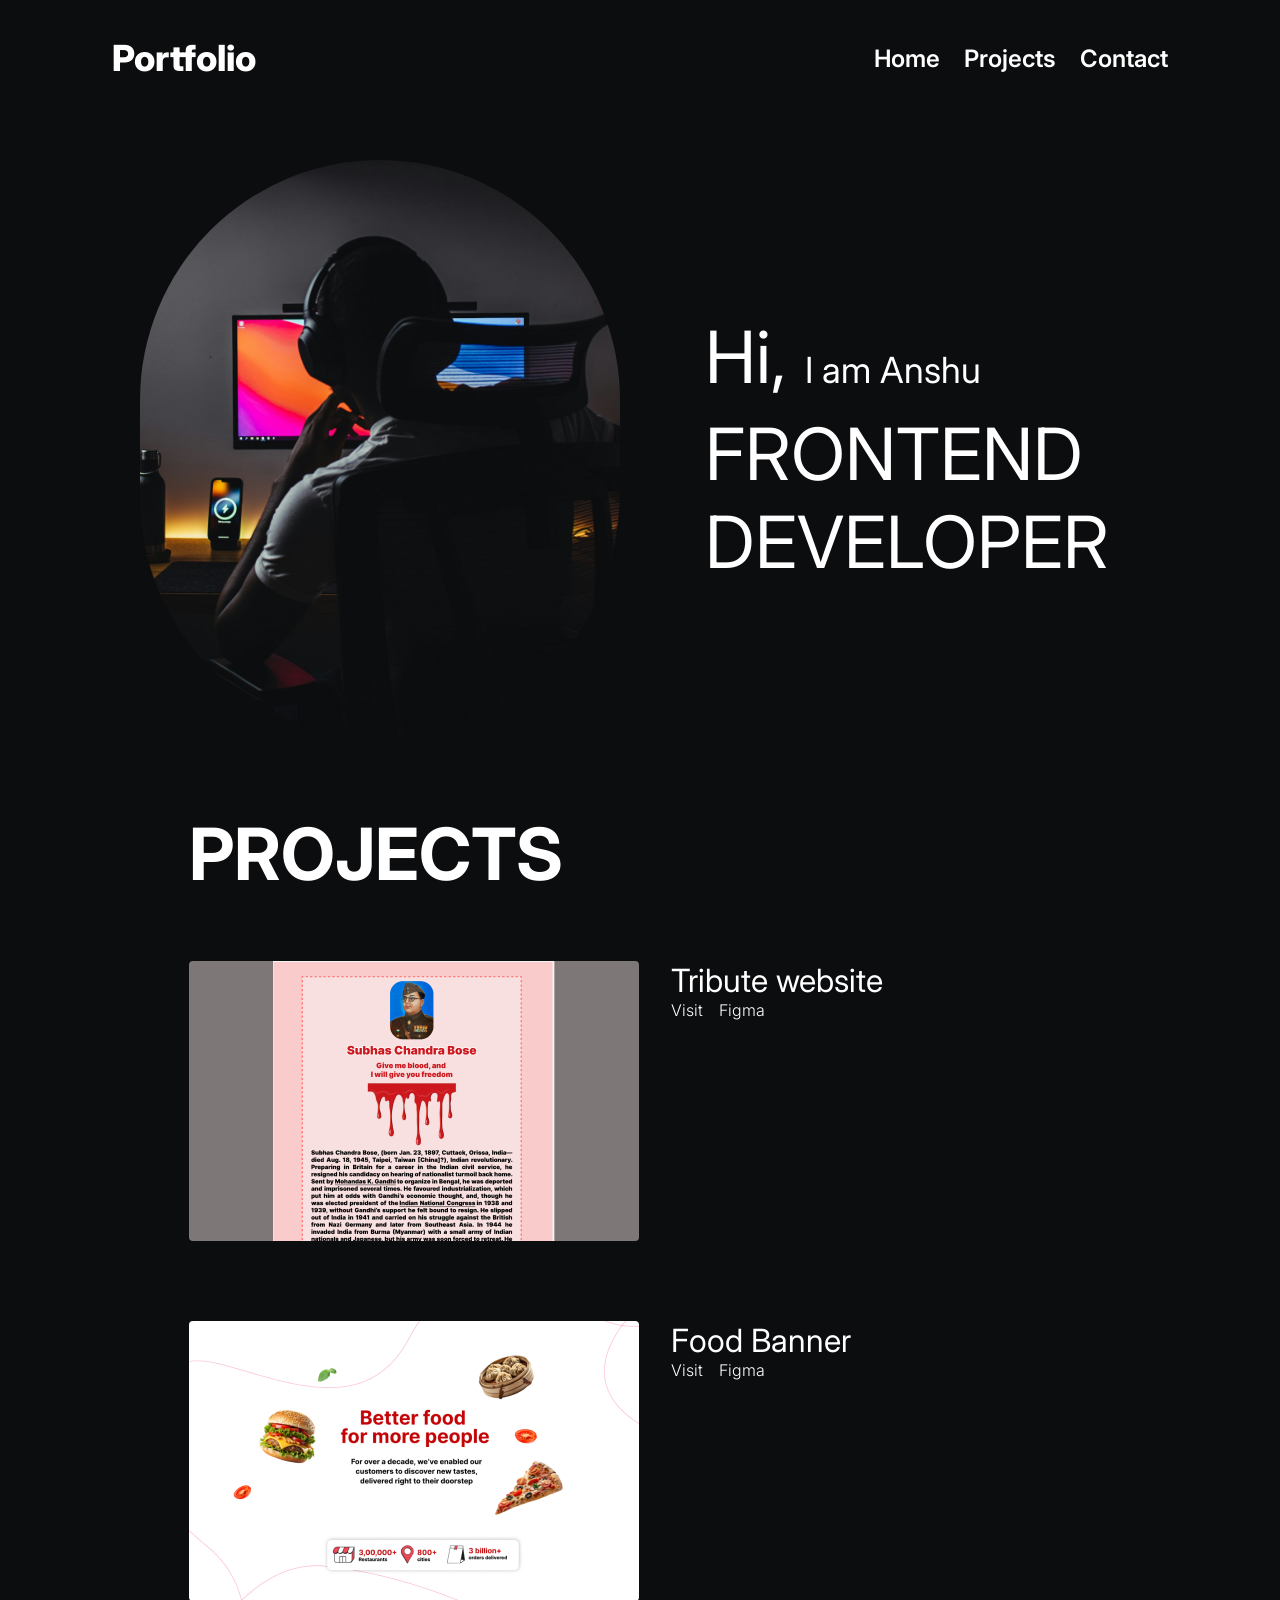
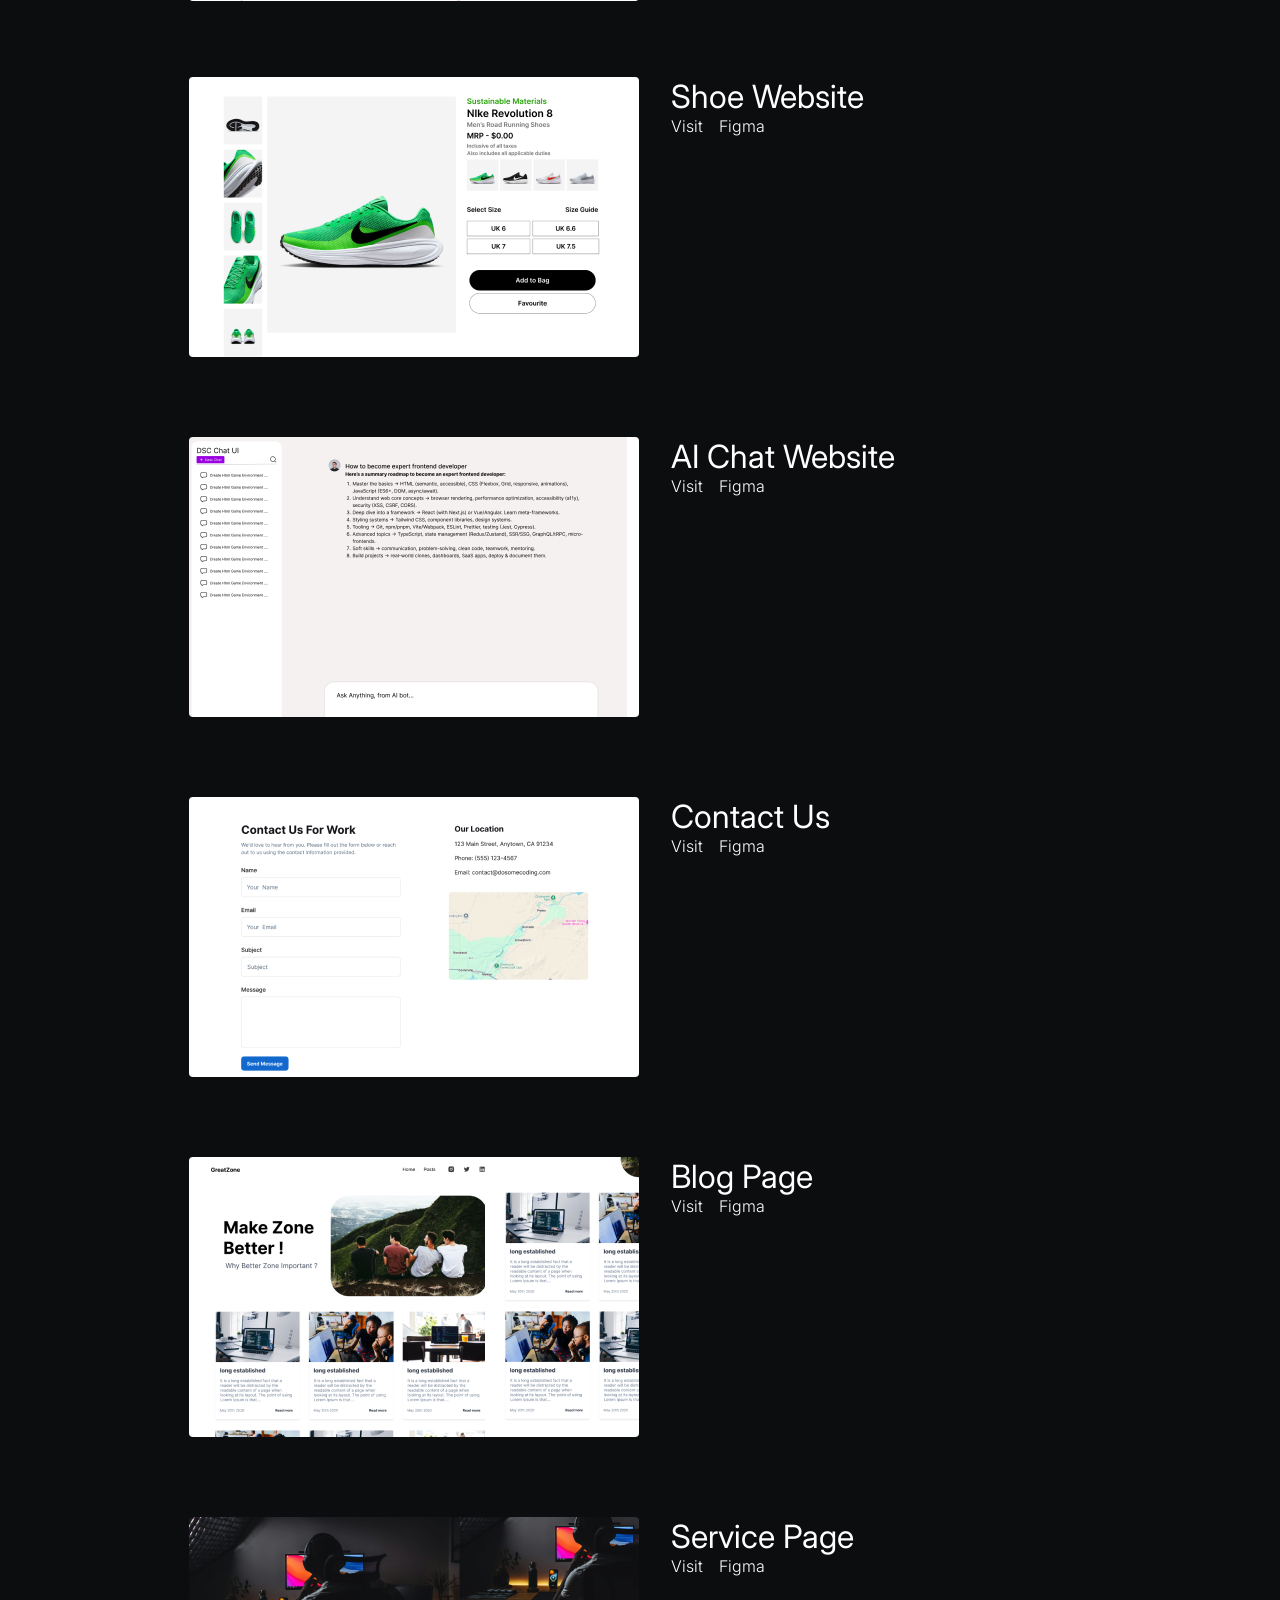
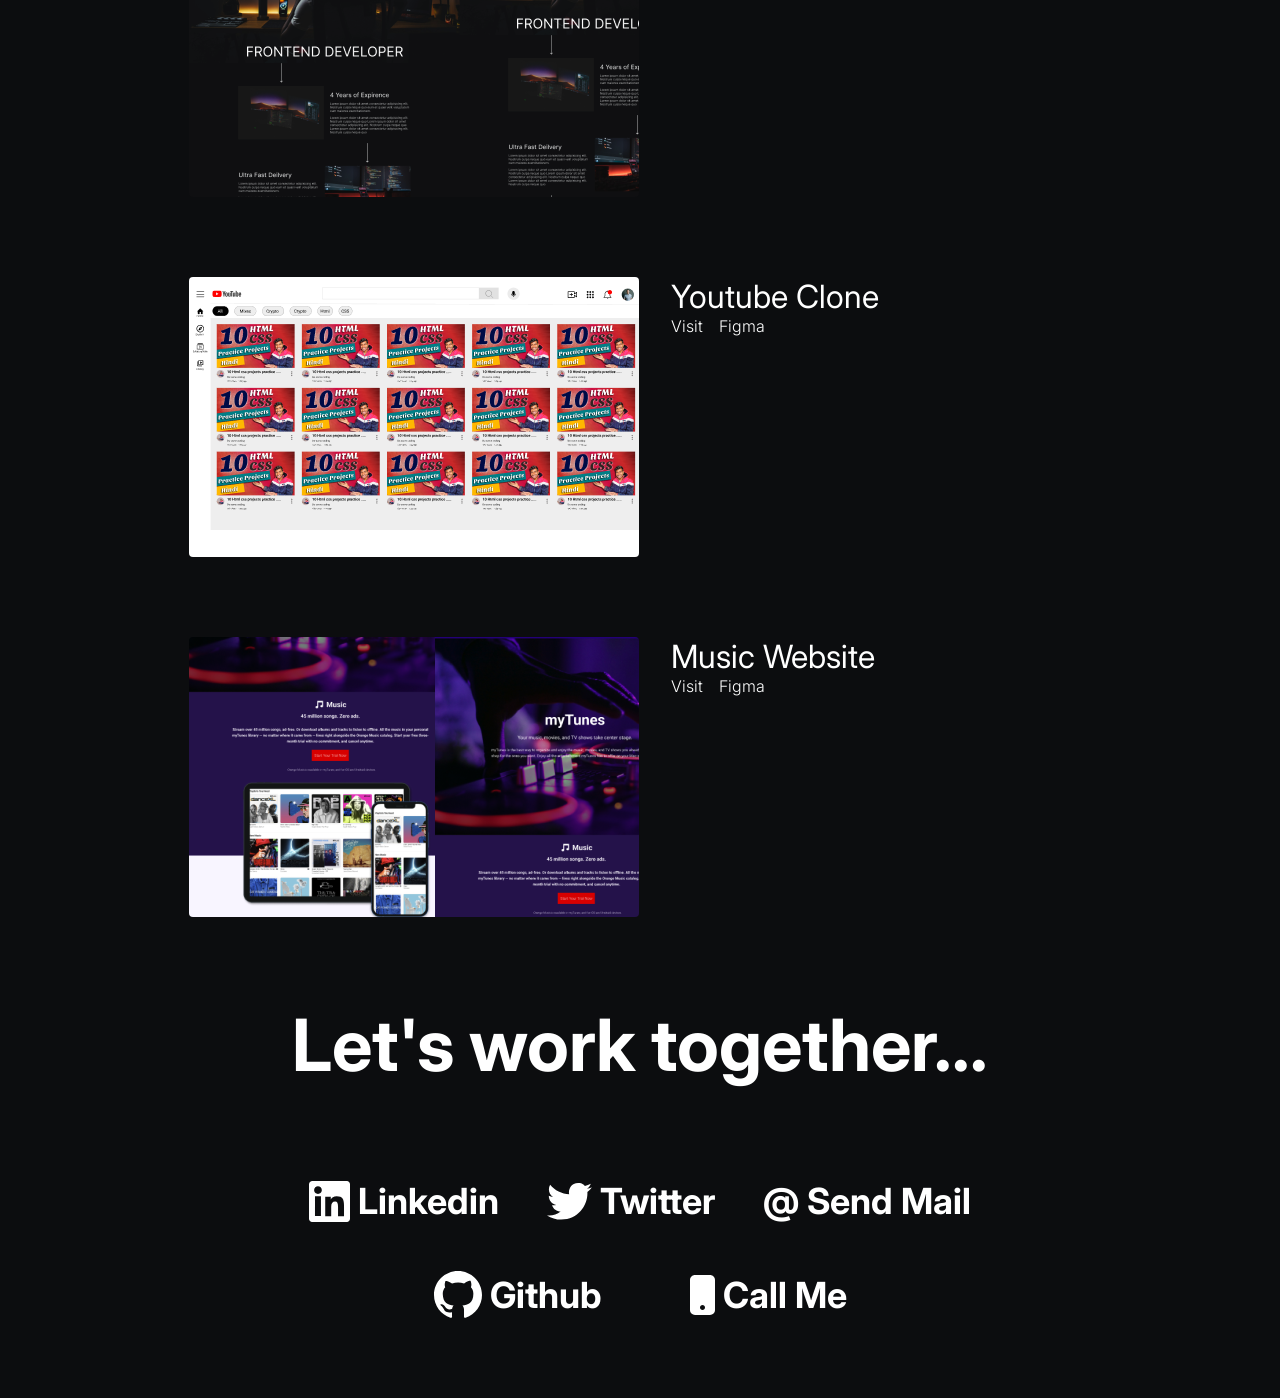
==== project-10/index.html @ 30ed15c4 "feat: add initial HTML structure and CSS styles for portfolio website with images and projects" ====
<!DOCTYPE html>
<html lang="en">
  <head>
    <meta charset="UTF-8" />
    <meta name="viewport" content="width=device-width, initial-scale=1.0" />
    <title>Portfolio - Anshu</title>
    <link rel="stylesheet" href="./styles.css" />
  </head>
  <body>
    <!-- Header -->
    <header>
      <h2 class="logo">Portfolio</h2>
      <nav>
        <a href="#home">Home</a>
        <a href="#projects">Projects</a>
        <a href="#contact">Contact</a>
      </nav>
    </header>

    <!-- Hero Section -->
    <section class="hero" id="home">
      <img src="./images/profile.png" alt="Profile Picture" />
      <div class="hero-content">
        <p>Hi, <span> I am Anshu </span></p>
        <h1>FRONTEND DEVELOPER</h1>
      </div>
    </section>

    <!-- Projects Section -->
    <section class="projects" id="projects">
      <h2>PROJECTS</h2>
      <section class="projects-grid">
        <!-- Project 1 -->
        <div class="project-card">
          <div class="project-image">
            <img src="./images/project1.png" alt="Tribute Website" />
          </div>
          <div class="project-info">
            <h3>Tribute website</h3>
            <div class="project-links">
              <a href="#">Visit</a>
              <a href="#">Figma</a>
            </div>
          </div>
        </div>

        <!-- Project 2 -->
        <div class="project-card">
          <img src="./images/project2.png" alt="Food Banner" />
          <div class="project-info">
            <h3>Food Banner</h3>
            <div class="project-links">
              <a href="#">Visit</a>
              <a href="#">Figma</a>
            </div>
          </div>
        </div>

        <!-- Project 3 -->
        <div class="project-card">
          <div class="project-image">
            <img src="./images/project3.png" alt="Shoe Website" />
          </div>
          <div class="project-info">
            <h3>Shoe Website</h3>
            <div class="project-links">
              <a href="#">Visit</a>
              <a href="#">Figma</a>
            </div>
          </div>
        </div>

        <!-- Project 4 -->
        <div class="project-card">
          <div class="project-image">
            <img src="./images/project4.png" alt="AI Chat Website" />
          </div>
          <div class="project-info">
            <h3>AI Chat Website</h3>
            <div class="project-links">
              <a href="#">Visit</a>
              <a href="#">Figma</a>
            </div>
          </div>
        </div>

        <!-- Project 5 -->
        <div class="project-card">
          <div class="project-image">
            <img src="./images/project5.png" alt="Contact Us" />
          </div>
          <div class="project-info">
            <h3>Contact Us</h3>
            <div class="project-links">
              <a href="#">Visit</a>
              <a href="#">Figma</a>
            </div>
          </div>
        </div>

        <!-- Project 6 -->
        <div class="project-card">
          <div class="project-image">
            <img src="./images/project6.png" alt="Blog Page" />
          </div>
          <div class="project-info">
            <h3>Blog Page</h3>
            <div class="project-links">
              <a href="#">Visit</a>
              <a href="#">Figma</a>
            </div>
          </div>
        </div>

        <!-- Project 7 -->
        <div class="project-card">
          <div class="project-image">
            <img src="./images/project7.png" alt="Service Page" />
          </div>
          <div class="project-info">
            <h3>Service Page</h3>
            <div class="project-links">
              <a href="#">Visit</a>
              <a href="#">Figma</a>
            </div>
          </div>
        </div>

        <!-- Project 8 -->
        <div class="project-card">
          <div class="project-image">
            <img src="./images/project8.png" alt="Youtube Clone" />
          </div>
          <div class="project-info">
            <h3>Youtube Clone</h3>
            <div class="project-links">
              <a href="#">Visit</a>
              <a href="#">Figma</a>
            </div>
          </div>
        </div>

        <!-- Project 9 -->
        <div class="project-card">
          <div class="project-image">
            <img src="./images/project9.png" alt="Music Website" />
          </div>
          <div class="project-info">
            <h3>Music Website</h3>
            <div class="project-links">
              <a href="#">Visit</a>
              <a href="#">Figma</a>
            </div>
          </div>
        </div>
      </section>
    </section>

    <!-- Contact Section -->
    <section class="contact" id="contact">
      <h2>Let's work together...</h2>
      <div class="contact-links">
        <div class="contact-row">
          <a href="#">
            <img src="./images/linkedin.svg" alt="LinkedIn" />
            <span>Linkedin</span>
          </a>
          <a href="#">
            <img src="./images/twitter.svg" alt="Twitter" />
            <span>Twitter</span>
          </a>
          <a href="#">
            <span>@ Send Mail</span>
          </a>
        </div>
        <div class="contact-row">
          <a href="#">
            <img src="./images/github.svg" alt="Github" />
            <span>Github</span>
          </a>
          <a href="#">
            <img src="./images/phone.svg" alt="Phone" />
            <span>Call Me</span>
          </a>
        </div>
      </div>
    </section>
  </body>
</html>
---- project-10/styles.css ----
@import url("https://fonts.googleapis.com/css2?family=Inter:wght@300;400;600;700&family=Poppins:wght@600;700;800&family=Roboto:wght@400&display=swap");

* {
  box-sizing: border-box;
  margin: 0;
  padding: 0;
}

body {
  font-family: "Inter", sans-serif;
  background-color: #0c0d0f;
  color: #ffffff;
}

/* Header */
header {
  display: flex;
  justify-content: space-between;
  align-items: center;
  max-width: 1056px;
  margin: 0 auto;
  padding-top: 36px;
  .logo {
    font-weight: 800;
    font-size: 36px;
  }

  nav {
    display: flex;
    gap: 24px;
    a {
      font-weight: 600;
      font-size: 24px;
      color: #ffffff;
      text-decoration: none;
      transition: opacity 0.3s;
      &:hover {
        opacity: 0.8;
      }
    }
  }
}

/* Hero Section */
.hero {
  display: flex;
  justify-content: space-between;
  align-items: center;
  max-width: 1000px;
  margin: 0 auto;
  margin-top: 80px;
  gap: 85px;
  img {
    width: 480px;
    height: 578px;
    border-radius: 289px;
    object-fit: cover;
  }

  .hero-content {
    display: flex;
    flex-direction: column;
    gap: 10px;
    h1 {
      font-size: 72px;
      font-weight: 400;
      line-height: 1.21;
    }
    p {
      font-size: 72px;
      font-weight: 400;

      span {
        font-size: 36px;
      }
    }
  }
}

.projects {
  max-width: 903px;
  margin: 0 auto;
  margin-top: 72px;
  h2 {
    font-size: 72px;
    margin-bottom: 64px;
  }
}

.projects-grid {
  display: flex;
  flex-direction: column;
  align-items: flex-end;
  gap: 76px;
}

.project-card {
  display: flex;
  justify-content: center;
  gap: 32px;
  width: 100%;
  img {
    width: 450px;
    height: 280px;
    background-color: #7e7777;
    border-radius: 4px;
    overflow: hidden;
  }
  .project-info {
    display: flex;
    flex: 1;
    flex-direction: column;
    h3 {
      font-size: 32px;
      font-weight: 400;
    }
    .project-links {
      display: flex;
      gap: 16px;

      a {
        font-weight: 300;
        color: #ffffff;
        text-decoration: none;
        transition: opacity 0.3s;

        &:hover {
          opacity: 0.7;
        }
      }
    }
  }
}

/* Contact Section */
.contact {
  max-width: 1440px;
  margin: 0 auto;
  padding: 80px;
  text-align: center;
  h2 {
    font-size: 72px;
    margin-bottom: 91px;
  }

  .contact-links {
    display: flex;
    flex-direction: column;
    gap: 48px;
    align-items: center;

    .contact-row {
      display: flex;
      gap: 48px;
      align-items: center;
      justify-content: center;
      &:last-child {
        gap: 88px;
      }

      a {
        display: flex;
        align-items: center;
        gap: 8px;
        text-decoration: none;
        color: white;
        span {
          font-weight: 700;
          font-size: 36px;
        }
      }
    }
  }
}
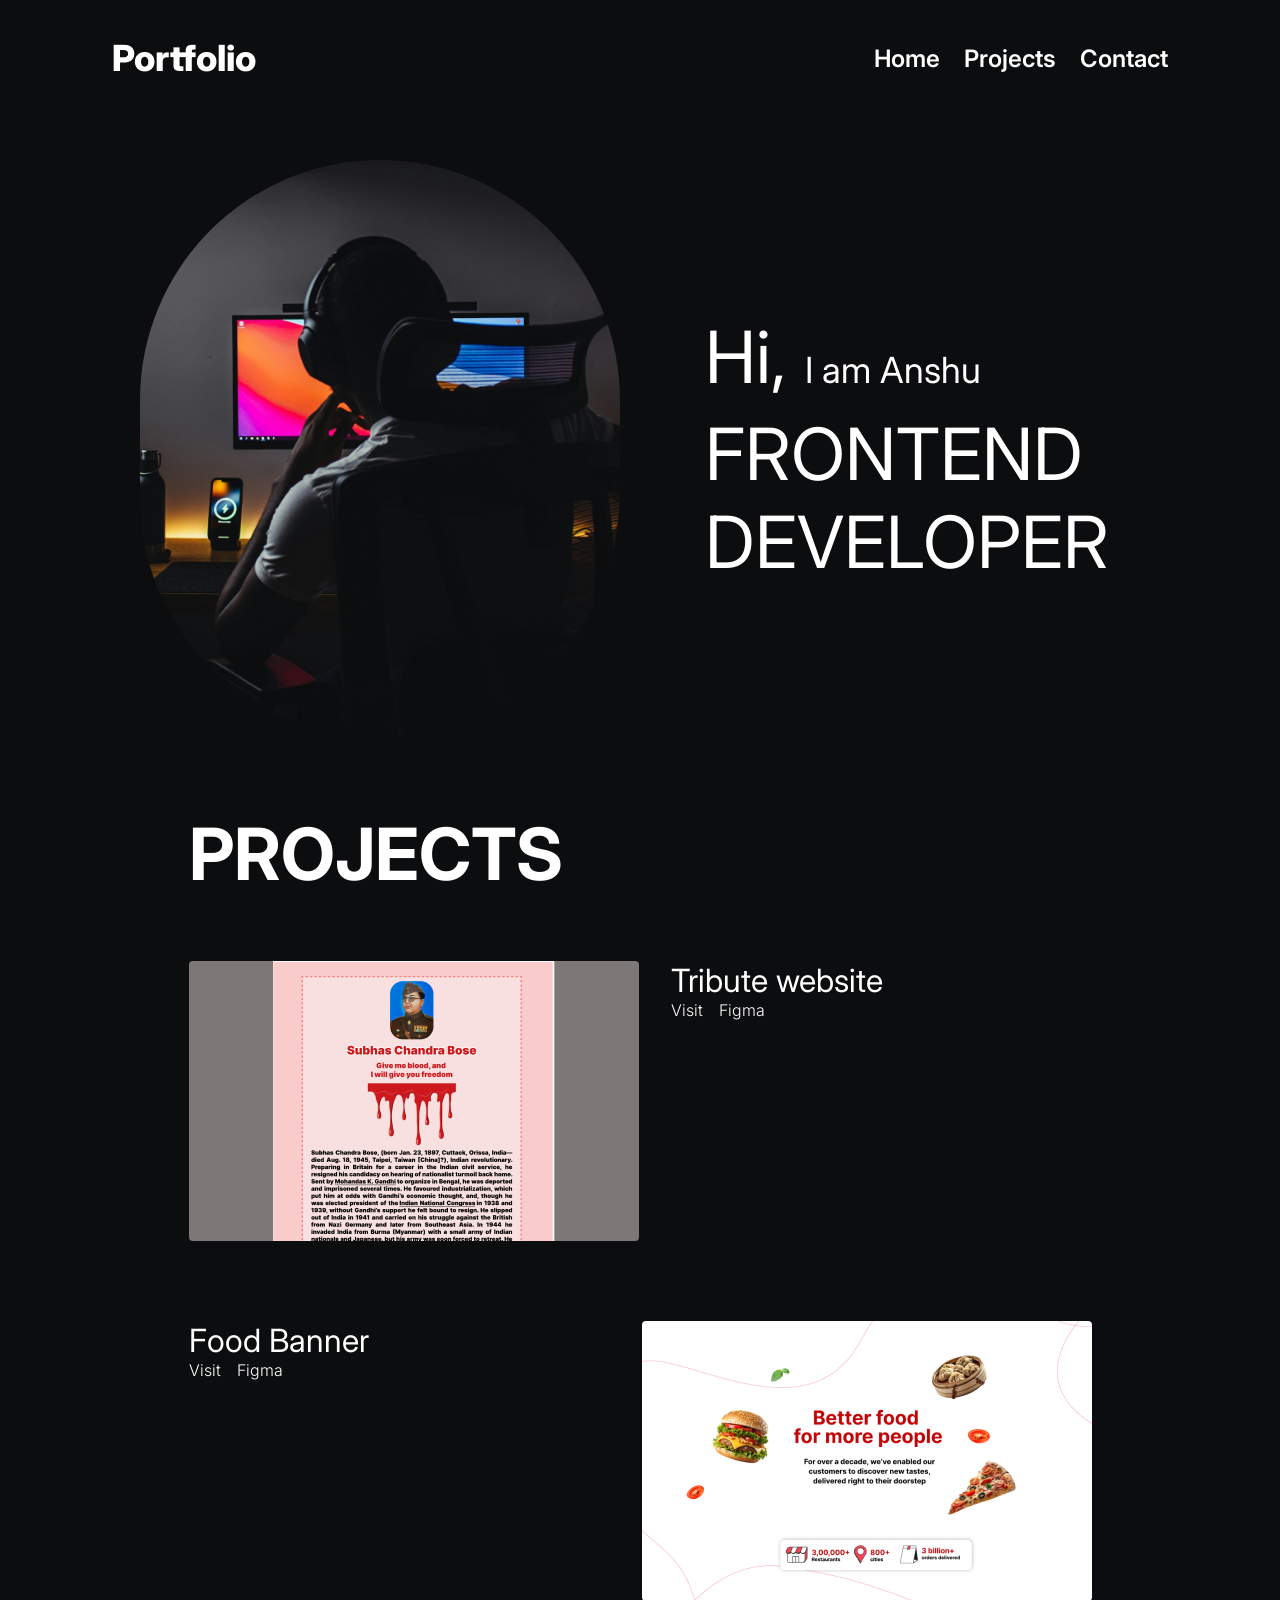
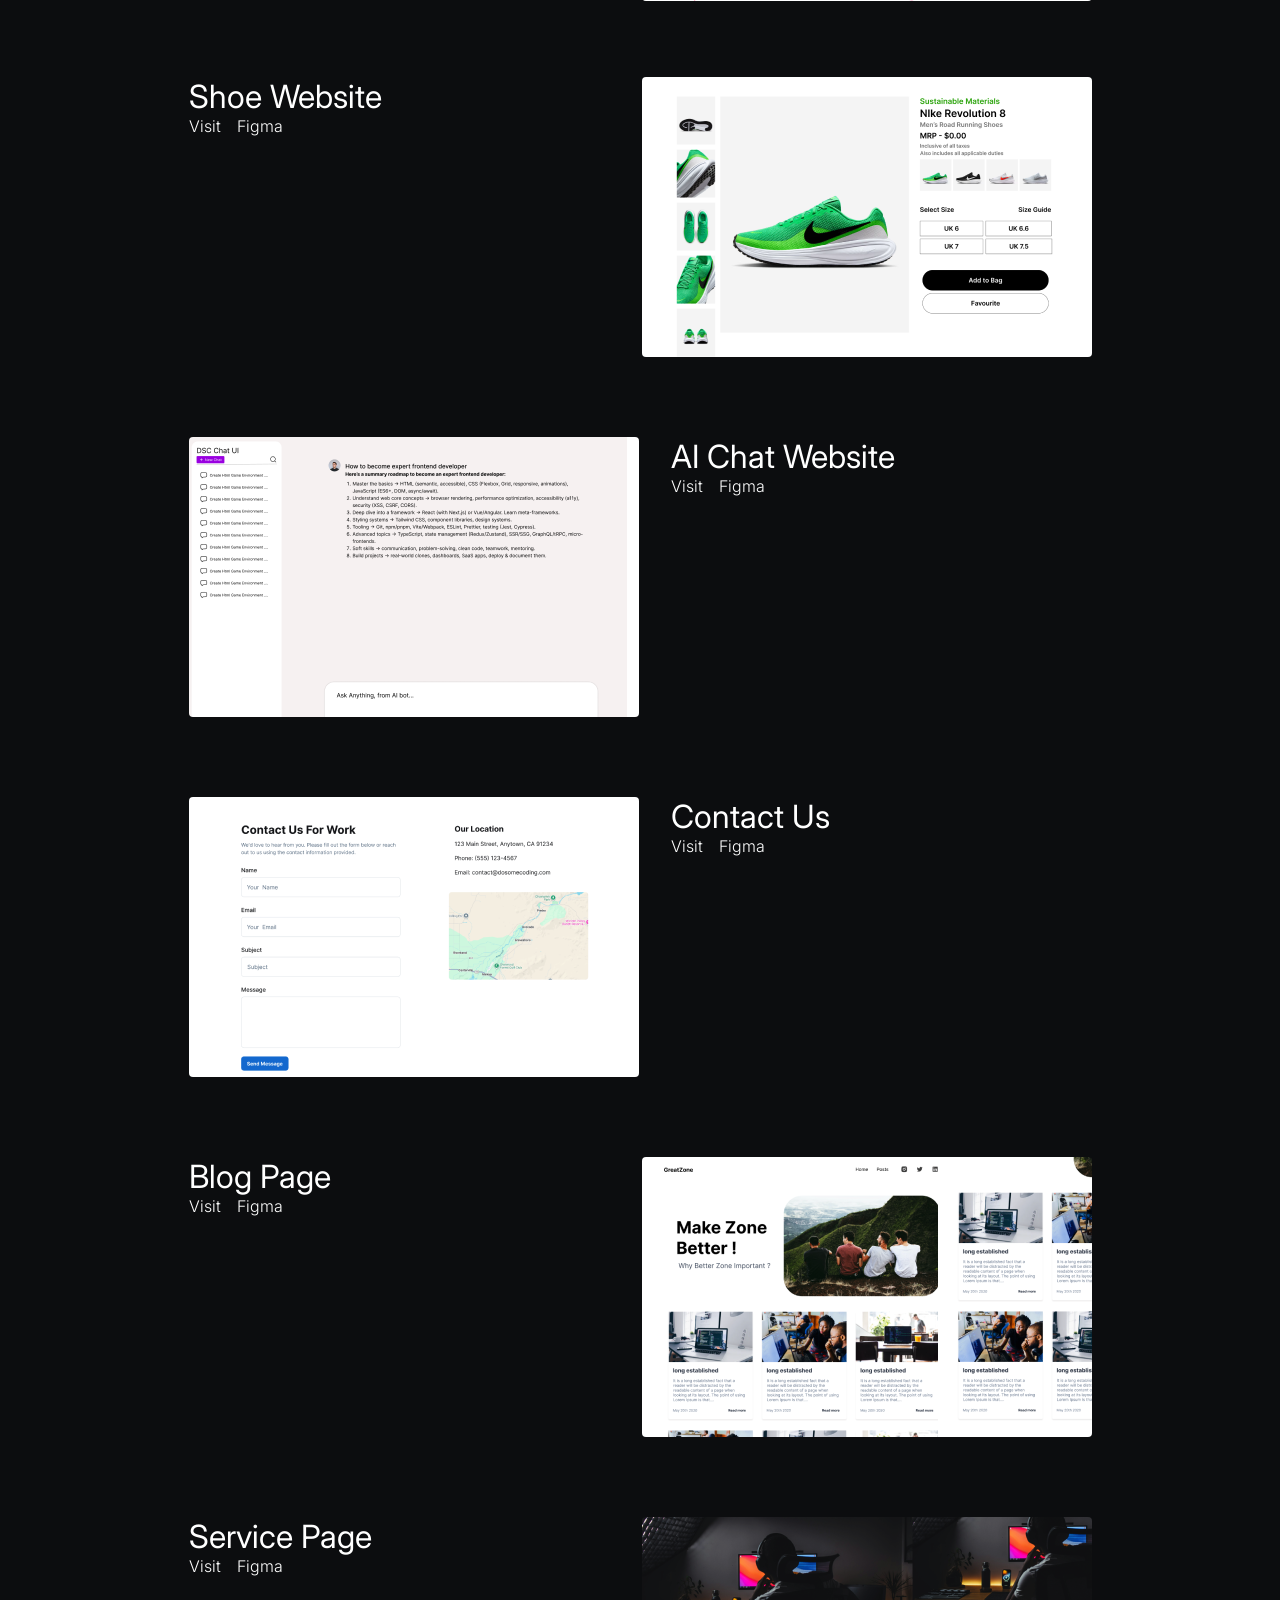
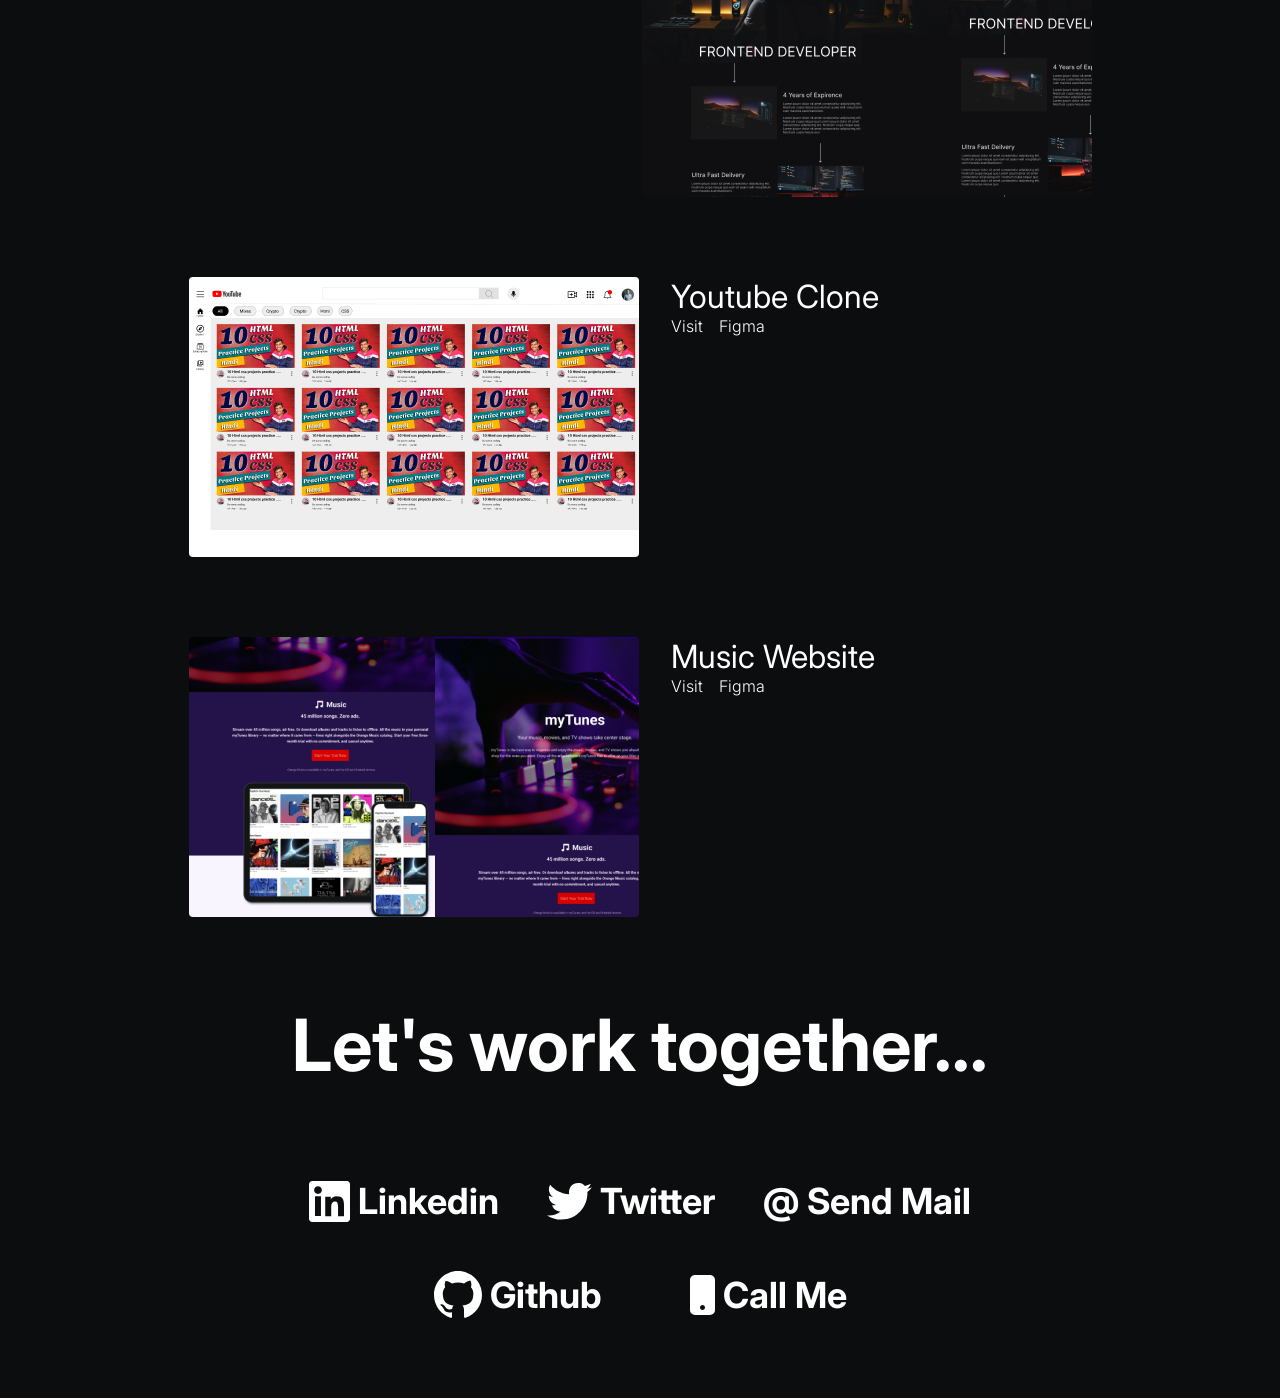
==== commit d0095c40: "feat: update project links and add reverse layout for project cards" ====
--- a/project-10/index.html
+++ b/project-10/index.html
@@ -38,33 +38,33 @@
           <div class="project-info">
             <h3>Tribute website</h3>
             <div class="project-links">
-              <a href="#">Visit</a>
+              <a href="../project-1">Visit</a>
               <a href="#">Figma</a>
             </div>
           </div>
         </div>
 
         <!-- Project 2 -->
-        <div class="project-card">
+        <div class="project-card reverse">
           <img src="./images/project2.png" alt="Food Banner" />
           <div class="project-info">
             <h3>Food Banner</h3>
             <div class="project-links">
-              <a href="#">Visit</a>
+              <a href="../project-2">Visit</a>
               <a href="#">Figma</a>
             </div>
           </div>
         </div>
 
         <!-- Project 3 -->
-        <div class="project-card">
+        <div class="project-card reverse">
           <div class="project-image">
             <img src="./images/project3.png" alt="Shoe Website" />
           </div>
           <div class="project-info">
             <h3>Shoe Website</h3>
             <div class="project-links">
-              <a href="#">Visit</a>
+              <a href="../project-3">Visit</a>
               <a href="#">Figma</a>
             </div>
           </div>
@@ -78,7 +78,7 @@
           <div class="project-info">
             <h3>AI Chat Website</h3>
             <div class="project-links">
-              <a href="#">Visit</a>
+              <a href="../project-4">Visit</a>
               <a href="#">Figma</a>
             </div>
           </div>
@@ -92,35 +92,35 @@
           <div class="project-info">
             <h3>Contact Us</h3>
             <div class="project-links">
-              <a href="#">Visit</a>
+              <a href="../project-5">Visit</a>
               <a href="#">Figma</a>
             </div>
           </div>
         </div>
 
         <!-- Project 6 -->
-        <div class="project-card">
+        <div class="project-card reverse">
           <div class="project-image">
             <img src="./images/project6.png" alt="Blog Page" />
           </div>
           <div class="project-info">
             <h3>Blog Page</h3>
             <div class="project-links">
-              <a href="#">Visit</a>
+              <a href="../project-6">Visit</a>
               <a href="#">Figma</a>
             </div>
           </div>
         </div>
 
         <!-- Project 7 -->
-        <div class="project-card">
+        <div class="project-card reverse">
           <div class="project-image">
             <img src="./images/project7.png" alt="Service Page" />
           </div>
           <div class="project-info">
             <h3>Service Page</h3>
             <div class="project-links">
-              <a href="#">Visit</a>
+              <a href="../project-7">Visit</a>
               <a href="#">Figma</a>
             </div>
           </div>
@@ -134,7 +134,7 @@
           <div class="project-info">
             <h3>Youtube Clone</h3>
             <div class="project-links">
-              <a href="#">Visit</a>
+              <a href="../project-8">Visit</a>
               <a href="#">Figma</a>
             </div>
           </div>
@@ -148,7 +148,7 @@
           <div class="project-info">
             <h3>Music Website</h3>
             <div class="project-links">
-              <a href="#">Visit</a>
+              <a href="../project-9">Visit</a>
               <a href="#">Figma</a>
             </div>
           </div>
--- a/project-10/styles.css
+++ b/project-10/styles.css
@@ -106,6 +106,9 @@
     border-radius: 4px;
     overflow: hidden;
   }
+  &.reverse {
+    flex-direction: row-reverse;
+  }
   .project-info {
     display: flex;
     flex: 1;
